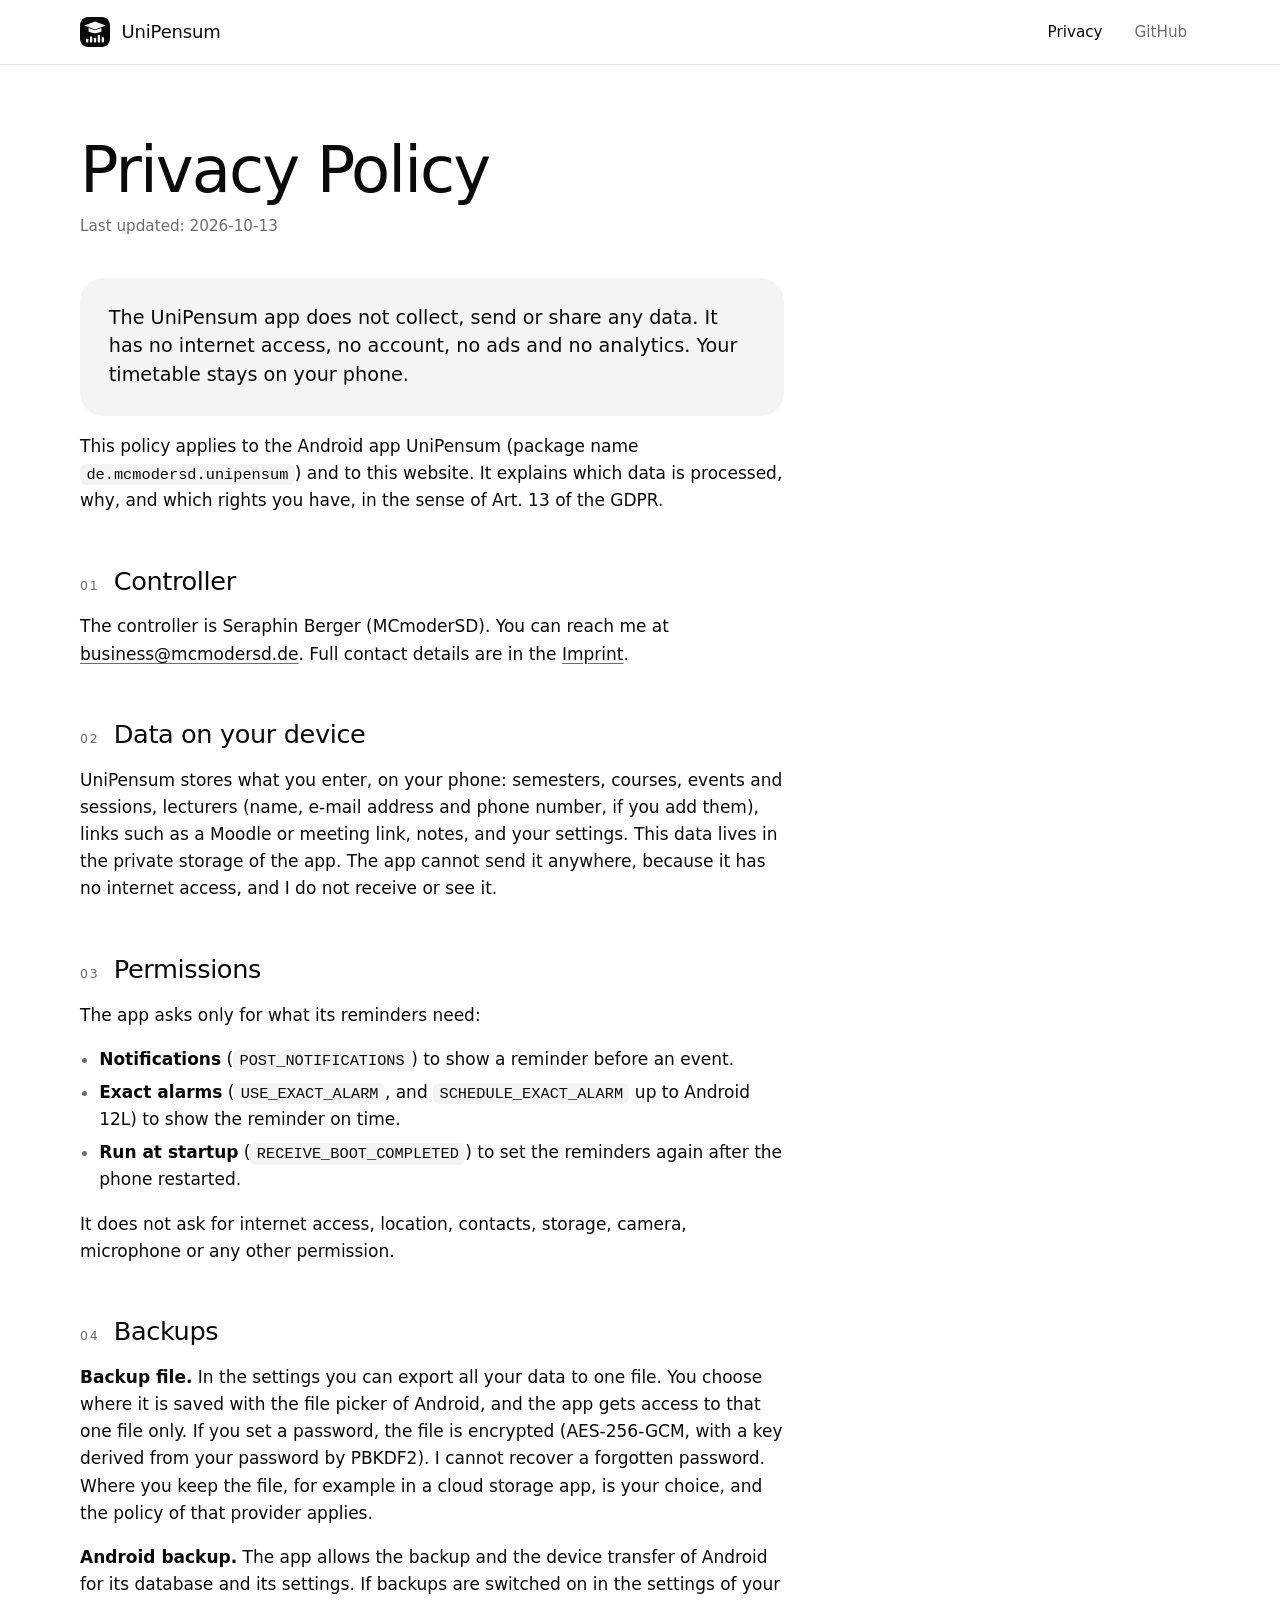
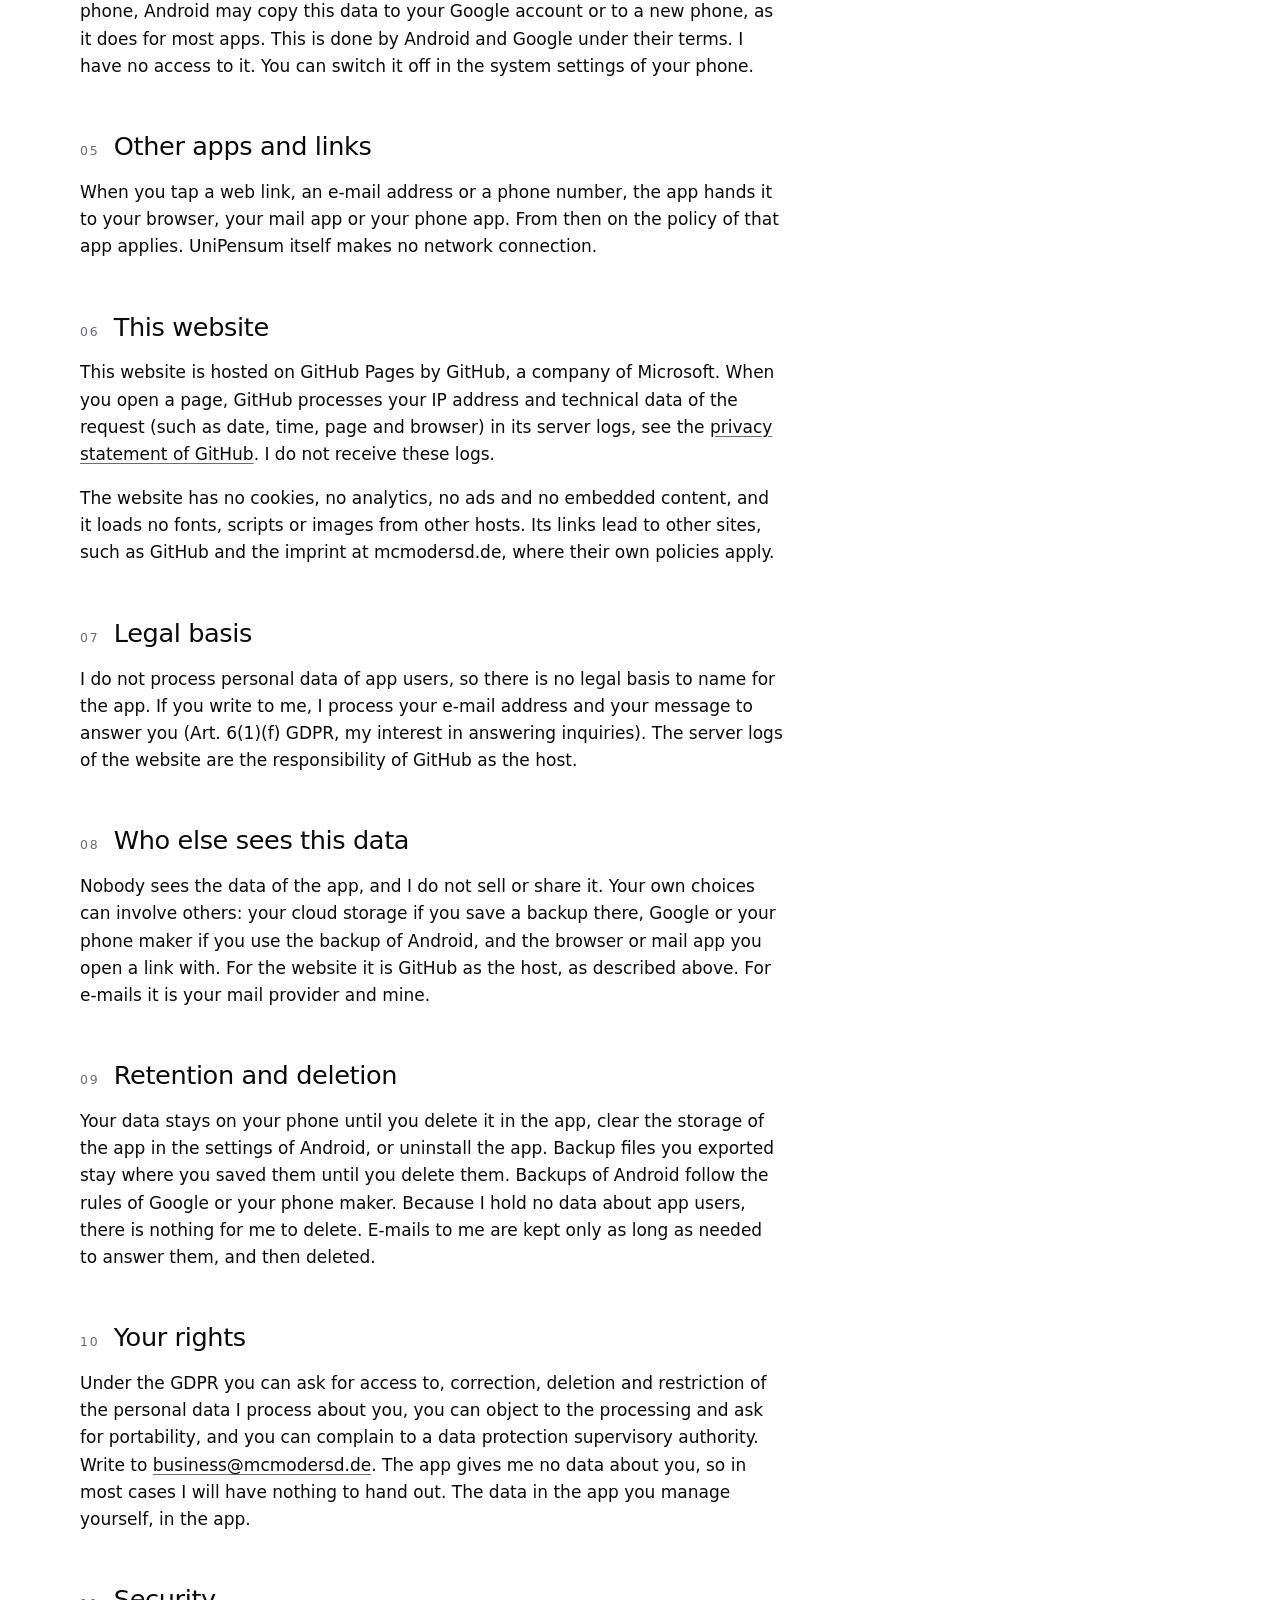
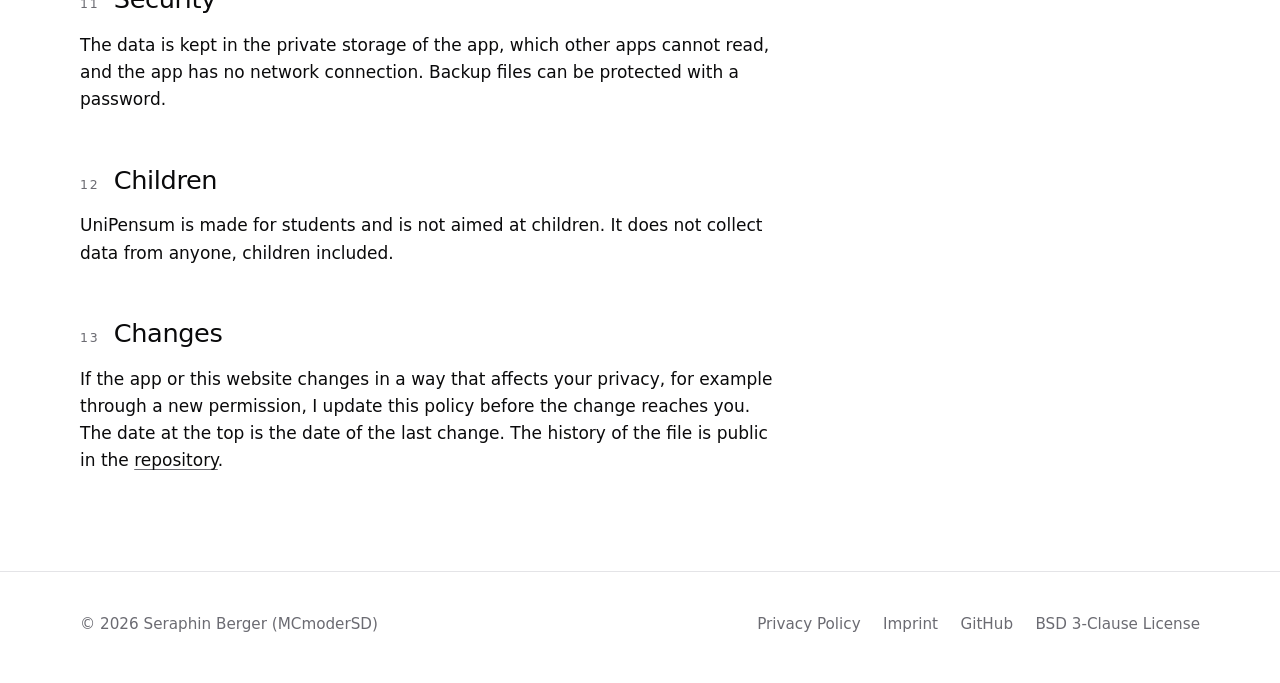
==== pages/privacy/index.html @ 0c4d3739 "Add the privacy policy page and the style of the website pages/privacy/index.html is the privacy pol" ====
<!doctype html>
<html lang="en">
<head>
    <meta charset="utf-8">
    <meta name="viewport" content="width=device-width, initial-scale=1">

    <title>Privacy Policy – UniPensum</title>
    <meta name="description" content="The privacy policy of the UniPensum app and website: the app collects, sends and shares no data.">

    <meta name="color-scheme" content="dark light">
    <meta name="theme-color" content="#000000" media="(prefers-color-scheme: dark)">
    <meta name="theme-color" content="#ffffff" media="(prefers-color-scheme: light)">

    <link rel="canonical" href="https://unipensum.mcmodersd.de/privacy/">
    <link rel="icon" href="../favicon.ico" sizes="48x48">
    <link rel="icon" href="../favicon.svg" type="image/svg+xml">
    <link rel="apple-touch-icon" href="../apple-touch-icon.png">
    <link rel="stylesheet" href="../style.css">
</head>
<body>
<a class="skip" href="#main">Skip to content</a>

<header class="site-header">
    <div class="wrap bar">
        <a class="brand" href="https://github.com/MCmoderSD/UniPensum">
            <img src="../favicon.svg" alt="" width="64" height="64">
            UniPensum
        </a>
        <nav class="nav" aria-label="Main">
            <a href="./" aria-current="page">Privacy</a>
            <a href="https://github.com/MCmoderSD/UniPensum">GitHub</a>
        </nav>
    </div>
</header>

<main id="main" class="wrap">
    <article class="prose">
        <h1>Privacy Policy</h1>
        <p class="updated">Last updated: 2026-10-13</p>

        <div class="summary">
            <p>The UniPensum app does not collect, send or share any data. It has no internet access, no account, no ads and no analytics. Your timetable stays on your phone.</p>
        </div>

        <p>This policy applies to the Android app UniPensum (package name <code>de.mcmodersd.unipensum</code>) and to this website. It explains which data is processed, why, and which rights you have, in the sense of Art. 13 of the GDPR.</p>

        <h2><span class="num">01</span> Controller</h2>
        <p>The controller is Seraphin Berger (MCmoderSD). You can reach me at <a href="mailto:business@mcmodersd.de">business@mcmodersd.de</a>. Full contact details are in the <a href="https://mcmodersd.de/imprint">Imprint</a>.</p>

        <h2><span class="num">02</span> Data on your device</h2>
        <p>UniPensum stores what you enter, on your phone: semesters, courses, events and sessions, lecturers (name, e-mail address and phone number, if you add them), links such as a Moodle or meeting link, notes, and your settings. This data lives in the private storage of the app. The app cannot send it anywhere, because it has no internet access, and I do not receive or see it.</p>

        <h2><span class="num">03</span> Permissions</h2>
        <p>The app asks only for what its reminders need:</p>
        <ul>
            <li><strong>Notifications</strong> (<code>POST_NOTIFICATIONS</code>) to show a reminder before an event.</li>
            <li><strong>Exact alarms</strong> (<code>USE_EXACT_ALARM</code>, and <code>SCHEDULE_EXACT_ALARM</code> up to Android 12L) to show the reminder on time.</li>
            <li><strong>Run at startup</strong> (<code>RECEIVE_BOOT_COMPLETED</code>) to set the reminders again after the phone restarted.</li>
        </ul>
        <p>It does not ask for internet access, location, contacts, storage, camera, microphone or any other permission.</p>

        <h2><span class="num">04</span> Backups</h2>
        <p><strong>Backup file.</strong> In the settings you can export all your data to one file. You choose where it is saved with the file picker of Android, and the app gets access to that one file only. If you set a password, the file is encrypted (AES-256-GCM, with a key derived from your password by PBKDF2). I cannot recover a forgotten password. Where you keep the file, for example in a cloud storage app, is your choice, and the policy of that provider applies.</p>
        <p><strong>Android backup.</strong> The app allows the backup and the device transfer of Android for its database and its settings. If backups are switched on in the settings of your phone, Android may copy this data to your Google account or to a new phone, as it does for most apps. This is done by Android and Google under their terms. I have no access to it. You can switch it off in the system settings of your phone.</p>

        <h2><span class="num">05</span> Other apps and links</h2>
        <p>When you tap a web link, an e-mail address or a phone number, the app hands it to your browser, your mail app or your phone app. From then on the policy of that app applies. UniPensum itself makes no network connection.</p>

        <h2><span class="num">06</span> This website</h2>
        <p>This website is hosted on GitHub Pages by GitHub, a company of Microsoft. When you open a page, GitHub processes your IP address and technical data of the request (such as date, time, page and browser) in its server logs, see the <a href="https://docs.github.com/en/site-policy/privacy-policies/github-general-privacy-statement">privacy statement of GitHub</a>. I do not receive these logs.</p>
        <p>The website has no cookies, no analytics, no ads and no embedded content, and it loads no fonts, scripts or images from other hosts. Its links lead to other sites, such as GitHub and the imprint at mcmodersd.de, where their own policies apply.</p>

        <h2><span class="num">07</span> Legal basis</h2>
        <p>I do not process personal data of app users, so there is no legal basis to name for the app. If you write to me, I process your e-mail address and your message to answer you (Art. 6(1)(f) GDPR, my interest in answering inquiries). The server logs of the website are the responsibility of GitHub as the host.</p>

        <h2><span class="num">08</span> Who else sees this data</h2>
        <p>Nobody sees the data of the app, and I do not sell or share it. Your own choices can involve others: your cloud storage if you save a backup there, Google or your phone maker if you use the backup of Android, and the browser or mail app you open a link with. For the website it is GitHub as the host, as described above. For e-mails it is your mail provider and mine.</p>

        <h2><span class="num">09</span> Retention and deletion</h2>
        <p>Your data stays on your phone until you delete it in the app, clear the storage of the app in the settings of Android, or uninstall the app. Backup files you exported stay where you saved them until you delete them. Backups of Android follow the rules of Google or your phone maker. Because I hold no data about app users, there is nothing for me to delete. E-mails to me are kept only as long as needed to answer them, and then deleted.</p>

        <h2><span class="num">10</span> Your rights</h2>
        <p>Under the GDPR you can ask for access to, correction, deletion and restriction of the personal data I process about you, you can object to the processing and ask for portability, and you can complain to a data protection supervisory authority. Write to <a href="mailto:business@mcmodersd.de">business@mcmodersd.de</a>. The app gives me no data about you, so in most cases I will have nothing to hand out. The data in the app you manage yourself, in the app.</p>

        <h2><span class="num">11</span> Security</h2>
        <p>The data is kept in the private storage of the app, which other apps cannot read, and the app has no network connection. Backup files can be protected with a password.</p>

        <h2><span class="num">12</span> Children</h2>
        <p>UniPensum is made for students and is not aimed at children. It does not collect data from anyone, children included.</p>

        <h2><span class="num">13</span> Changes</h2>
        <p>If the app or this website changes in a way that affects your privacy, for example through a new permission, I update this policy before the change reaches you. The date at the top is the date of the last change. The history of the file is public in the <a href="https://github.com/MCmoderSD/UniPensum">repository</a>.</p>
    </article>
</main>

<footer class="site-footer">
    <div class="wrap">
        <span>© 2026 Seraphin Berger (MCmoderSD)</span>
        <ul>
            <li><a href="./">Privacy Policy</a></li>
            <li><a href="https://mcmodersd.de/imprint">Imprint</a></li>
            <li><a href="https://github.com/MCmoderSD/UniPensum">GitHub</a></li>
            <li><a href="https://github.com/MCmoderSD/UniPensum/blob/master/LICENSE">BSD 3-Clause License</a></li>
        </ul>
    </div>
</footer>
</body>
</html>
---- pages/style.css ----
:root {
    color-scheme: dark light;
    --bg: #000000;
    --surface: #1e1e21;
    --divider: #26262a;
    --text: #f5f5f6;
    --muted: #8f8f98;
    --on-text: #0a0a0b;
    --header: rgba(0, 0, 0, 0.72);
    --font: Roboto, "Segoe UI", system-ui, -apple-system, "Helvetica Neue", Arial, sans-serif;
    --ease: cubic-bezier(0.2, 0.8, 0.2, 1);
    --radius: 1.5rem;
    --width: 1120px;
}

@media (prefers-color-scheme: light) {
    :root {
        --bg: #ffffff;
        --surface: #f4f4f5;
        --divider: #e4e4e7;
        --text: #0a0a0b;
        --muted: #6b6b72;
        --on-text: #ffffff;
        --header: rgba(255, 255, 255, 0.78);
    }
}

*,
*::before,
*::after {
    box-sizing: border-box;
}

html {
    scroll-behavior: smooth;
    -webkit-text-size-adjust: 100%;
}

body {
    margin: 0;
    background: var(--bg);
    color: var(--text);
    font-family: var(--font);
    font-size: 1.0625rem;
    line-height: 1.6;
    -webkit-font-smoothing: antialiased;
}

img,
svg {
    display: block;
    max-width: 100%;
}

a {
    color: inherit;
    text-decoration-color: var(--muted);
    text-underline-offset: 0.2em;
}

a:hover {
    text-decoration-color: currentColor;
}

:focus-visible {
    outline: 2px solid var(--text);
    outline-offset: 3px;
    border-radius: 6px;
}

.wrap {
    width: min(var(--width), 100% - 3rem);
    margin-inline: auto;
}

.skip {
    position: absolute;
    left: 1rem;
    top: -4rem;
    z-index: 10;
    padding: 0.6rem 1rem;
    border-radius: 999px;
    background: var(--text);
    color: var(--on-text);
    font-weight: 500;
}

.skip:focus {
    top: 1rem;
}

.site-header {
    position: sticky;
    top: 0;
    z-index: 5;
    background: var(--header);
    -webkit-backdrop-filter: blur(14px);
    backdrop-filter: blur(14px);
    border-bottom: 1px solid var(--divider);
}

.bar {
    display: flex;
    align-items: center;
    justify-content: space-between;
    gap: 1rem;
    min-height: 4rem;
}

.brand {
    display: inline-flex;
    align-items: center;
    gap: 0.7rem;
    font-weight: 500;
    font-size: 1.125rem;
    letter-spacing: -0.01em;
    text-decoration: none;
}

.brand img {
    width: 1.9rem;
    height: 1.9rem;
    border-radius: 0.5rem;
}

.nav {
    display: flex;
    align-items: center;
    gap: 0.4rem;
}

.nav a {
    padding: 0.45rem 0.8rem;
    border-radius: 999px;
    color: var(--muted);
    font-size: 0.95rem;
    font-weight: 500;
    text-decoration: none;
    transition: color 0.2s, background 0.2s;
}

.nav a:hover {
    color: var(--text);
    background: var(--surface);
}

.nav a[aria-current="page"] {
    color: var(--text);
}

.site-footer {
    margin-top: 6rem;
    padding: 2.5rem 0 3rem;
    border-top: 1px solid var(--divider);
    color: var(--muted);
    font-size: 0.95rem;
}

.site-footer .wrap {
    display: flex;
    flex-wrap: wrap;
    align-items: center;
    justify-content: space-between;
    gap: 1rem 2rem;
}

.site-footer ul {
    display: flex;
    flex-wrap: wrap;
    gap: 0.4rem 1.4rem;
    margin: 0;
    padding: 0;
    list-style: none;
}

.site-footer a {
    text-decoration: none;
}

.site-footer a:hover {
    color: var(--text);
    text-decoration: underline;
}

.prose {
    max-width: 44rem;
    padding-top: 4.5rem;
}

.prose h1 {
    margin: 0 0 0.6rem;
    font-size: clamp(2.4rem, 7vw, 4rem);
    font-weight: 500;
    line-height: 1.05;
    letter-spacing: -0.03em;
    animation: fade-up 0.7s var(--ease) both;
}

.prose .updated {
    margin: 0 0 2.5rem;
    color: var(--muted);
    font-size: 0.95rem;
    animation: fade-up 0.7s var(--ease) 0.08s both;
}

.prose h2 {
    display: flex;
    align-items: baseline;
    gap: 0.9rem;
    margin: 3.2rem 0 0.8rem;
    font-size: 1.6rem;
    font-weight: 500;
    line-height: 1.2;
    letter-spacing: -0.015em;
}

.prose h2 .num {
    color: var(--muted);
    font-size: 0.78rem;
    letter-spacing: 0.14em;
}

.prose ul {
    padding-left: 1.2rem;
}

.prose li {
    margin: 0.35rem 0;
}

.prose li::marker {
    color: var(--muted);
}

.prose code {
    padding: 0.1rem 0.4rem;
    border-radius: 0.4rem;
    background: var(--surface);
    font-size: 0.9em;
}

.summary {
    margin: 0 0 1rem;
    padding: 1.6rem 1.8rem;
    border-radius: var(--radius);
    background: var(--surface);
    animation: fade-up 0.7s var(--ease) 0.16s both;
}

.summary p {
    margin: 0;
    font-size: 1.2rem;
    line-height: 1.5;
}

@keyframes fade-up {
    from { opacity: 0; transform: translateY(16px); }
    to { opacity: 1; transform: none; }
}

@media (prefers-reduced-motion: reduce) {
    html {
        scroll-behavior: auto;
    }

    *,
    *::before,
    *::after {
        animation: none !important;
        transition: none !important;
    }
}
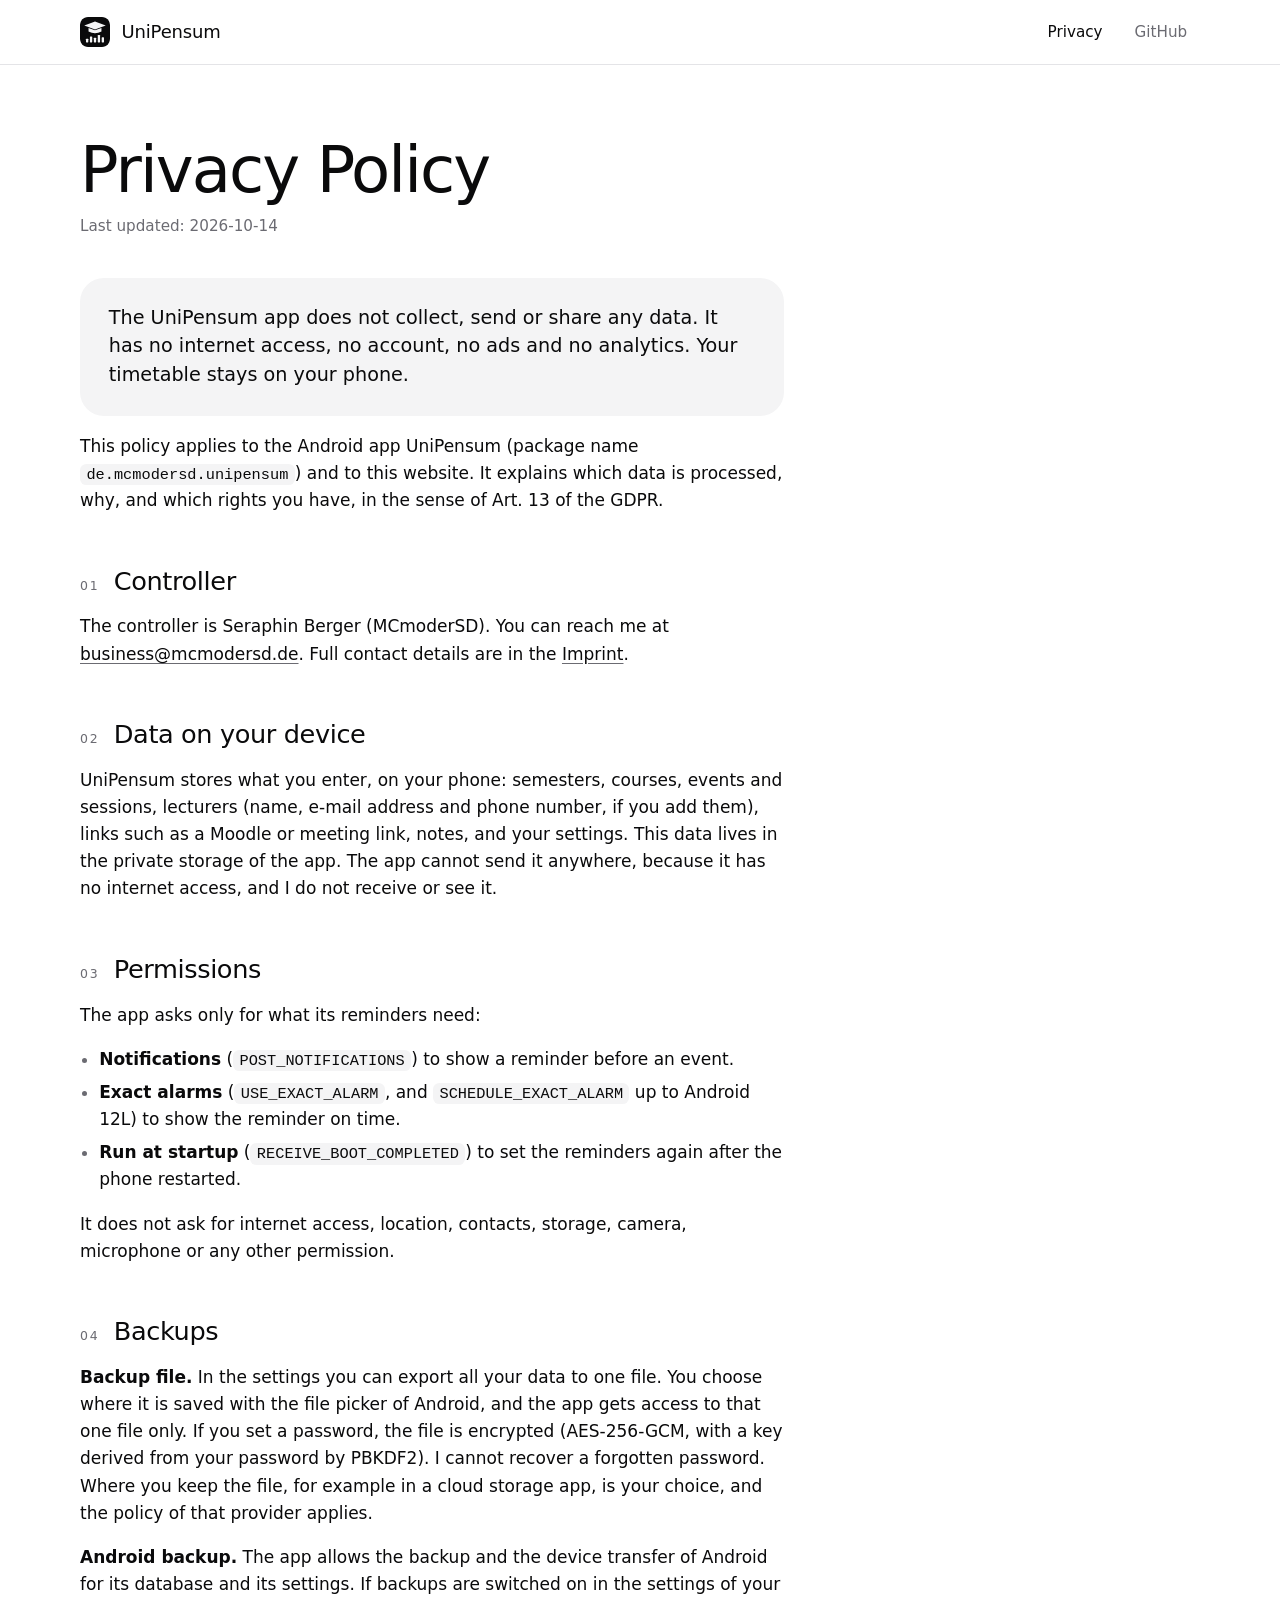
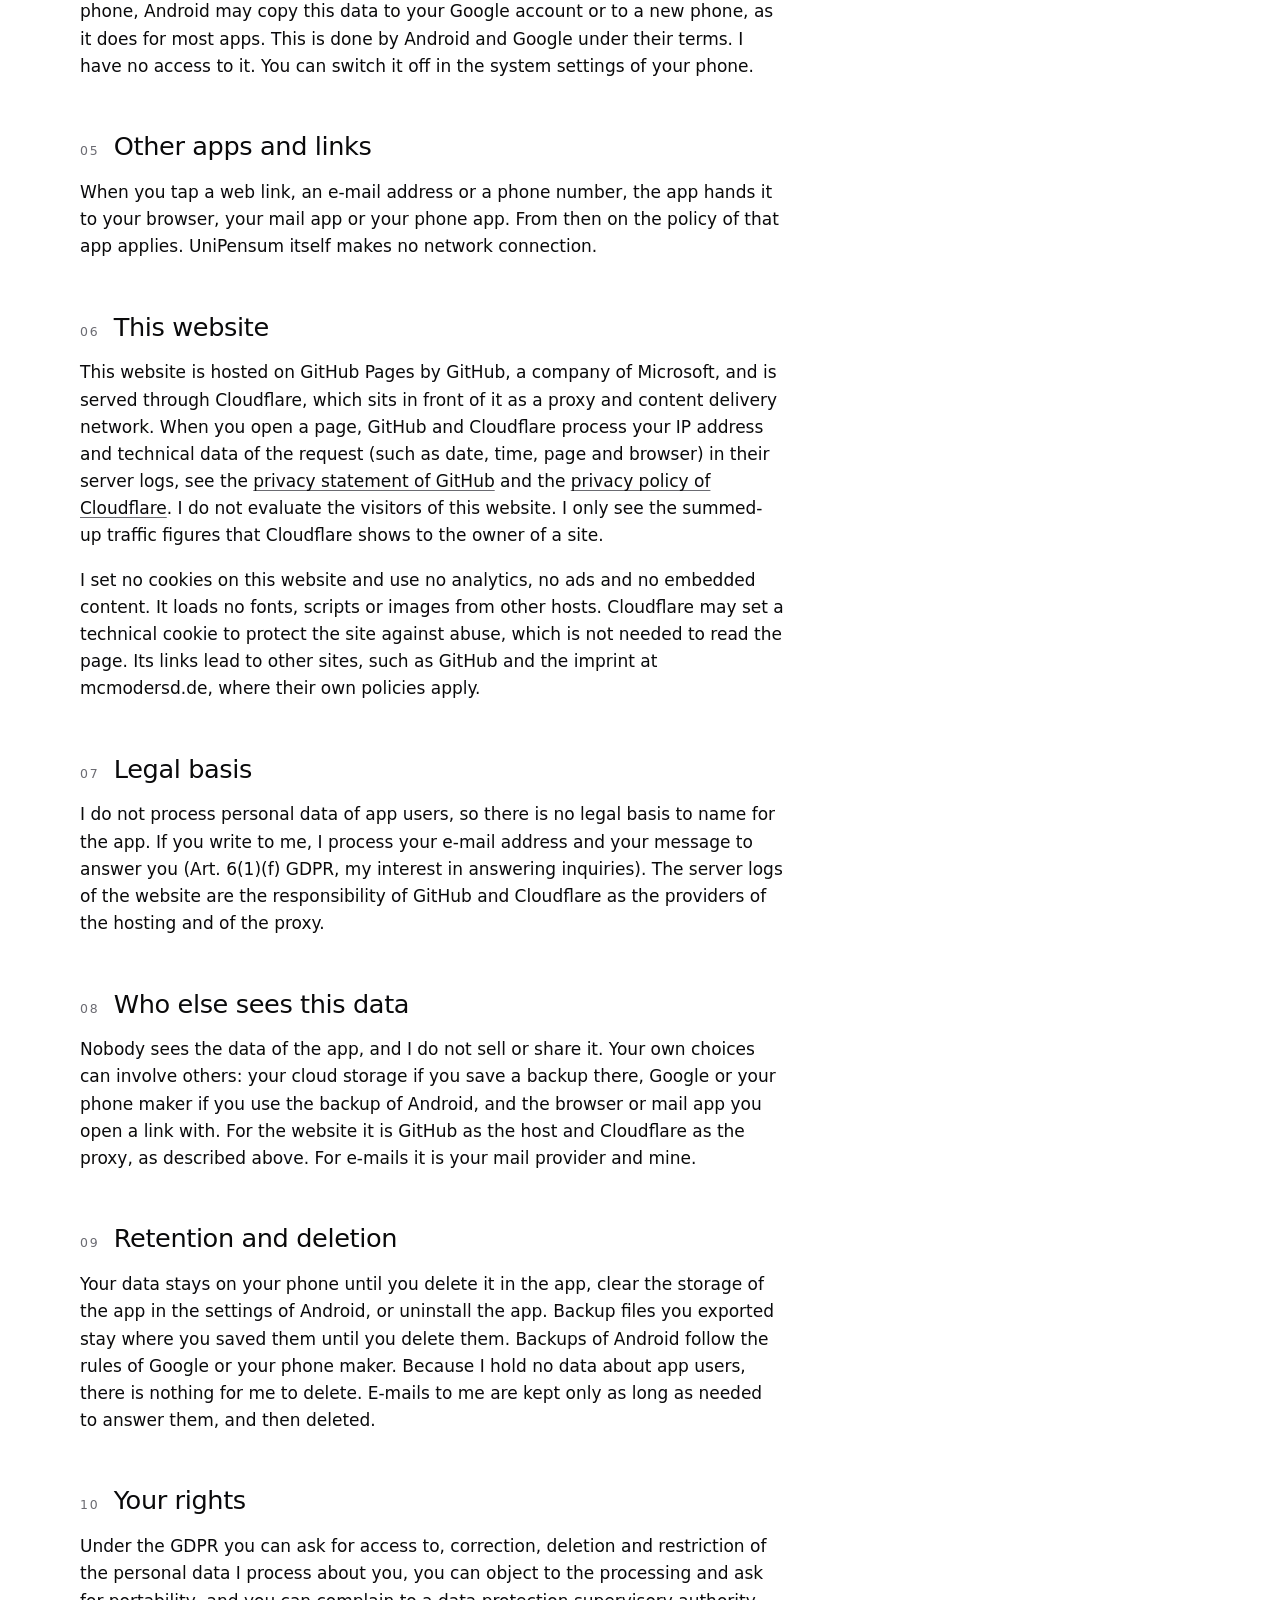
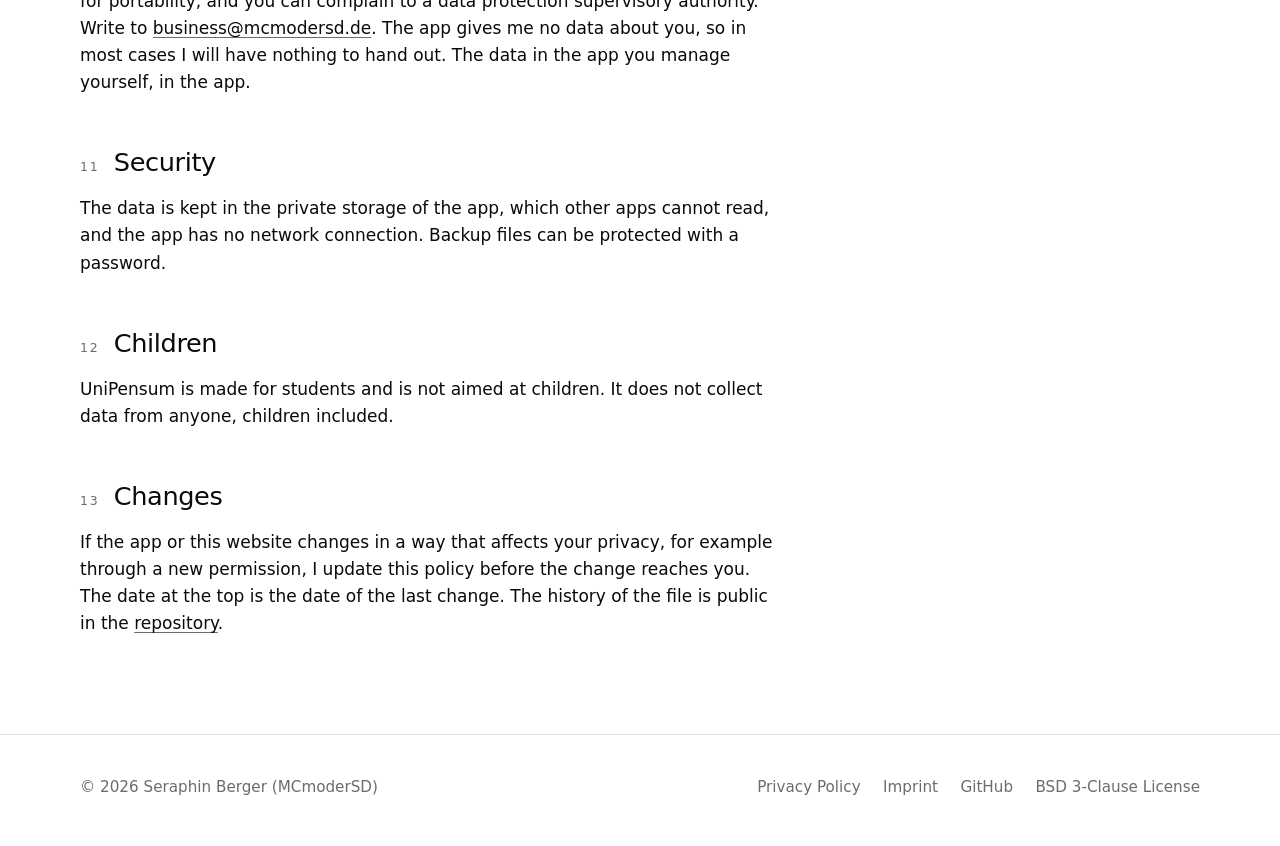
==== commit 6f996d24: "Name Cloudflare in the privacy policy The domain of the website is proxied by Cloudflare, so the pol" ====
--- a/pages/privacy/index.html
+++ b/pages/privacy/index.html
@@ -22,7 +22,7 @@
 
 <header class="site-header">
     <div class="wrap bar">
-        <a class="brand" href="https://github.com/MCmoderSD/UniPensum">
+        <a class="brand" href="../">
             <img src="../favicon.svg" alt="" width="64" height="64">
             UniPensum
         </a>
@@ -36,7 +36,7 @@
 <main id="main" class="wrap">
     <article class="prose">
         <h1>Privacy Policy</h1>
-        <p class="updated">Last updated: 2026-10-13</p>
+        <p class="updated">Last updated: 2026-10-14</p>
 
         <div class="summary">
             <p>The UniPensum app does not collect, send or share any data. It has no internet access, no account, no ads and no analytics. Your timetable stays on your phone.</p>
@@ -45,7 +45,7 @@
         <p>This policy applies to the Android app UniPensum (package name <code>de.mcmodersd.unipensum</code>) and to this website. It explains which data is processed, why, and which rights you have, in the sense of Art. 13 of the GDPR.</p>
 
         <h2><span class="num">01</span> Controller</h2>
-        <p>The controller is Seraphin Berger (MCmoderSD). You can reach me at <a href="mailto:business@mcmodersd.de">business@mcmodersd.de</a>. Full contact details are in the <a href="https://mcmodersd.de/imprint">Imprint</a>.</p>
+        <p>The controller is Seraphin Berger (MCmoderSD). You can reach me at <!--email_off--><a href="mailto:business@mcmodersd.de">business@mcmodersd.de</a><!--/email_off-->. Full contact details are in the <a href="https://mcmodersd.de/imprint">Imprint</a>.</p>
 
         <h2><span class="num">02</span> Data on your device</h2>
         <p>UniPensum stores what you enter, on your phone: semesters, courses, events and sessions, lecturers (name, e-mail address and phone number, if you add them), links such as a Moodle or meeting link, notes, and your settings. This data lives in the private storage of the app. The app cannot send it anywhere, because it has no internet access, and I do not receive or see it.</p>
@@ -67,20 +67,20 @@
         <p>When you tap a web link, an e-mail address or a phone number, the app hands it to your browser, your mail app or your phone app. From then on the policy of that app applies. UniPensum itself makes no network connection.</p>
 
         <h2><span class="num">06</span> This website</h2>
-        <p>This website is hosted on GitHub Pages by GitHub, a company of Microsoft. When you open a page, GitHub processes your IP address and technical data of the request (such as date, time, page and browser) in its server logs, see the <a href="https://docs.github.com/en/site-policy/privacy-policies/github-general-privacy-statement">privacy statement of GitHub</a>. I do not receive these logs.</p>
-        <p>The website has no cookies, no analytics, no ads and no embedded content, and it loads no fonts, scripts or images from other hosts. Its links lead to other sites, such as GitHub and the imprint at mcmodersd.de, where their own policies apply.</p>
+        <p>This website is hosted on GitHub Pages by GitHub, a company of Microsoft, and is served through Cloudflare, which sits in front of it as a proxy and content delivery network. When you open a page, GitHub and Cloudflare process your IP address and technical data of the request (such as date, time, page and browser) in their server logs, see the <a href="https://docs.github.com/en/site-policy/privacy-policies/github-general-privacy-statement">privacy statement of GitHub</a> and the <a href="https://www.cloudflare.com/privacypolicy/">privacy policy of Cloudflare</a>. I do not evaluate the visitors of this website. I only see the summed-up traffic figures that Cloudflare shows to the owner of a site.</p>
+        <p>I set no cookies on this website and use no analytics, no ads and no embedded content. It loads no fonts, scripts or images from other hosts. Cloudflare may set a technical cookie to protect the site against abuse, which is not needed to read the page. Its links lead to other sites, such as GitHub and the imprint at mcmodersd.de, where their own policies apply.</p>
 
         <h2><span class="num">07</span> Legal basis</h2>
-        <p>I do not process personal data of app users, so there is no legal basis to name for the app. If you write to me, I process your e-mail address and your message to answer you (Art. 6(1)(f) GDPR, my interest in answering inquiries). The server logs of the website are the responsibility of GitHub as the host.</p>
+        <p>I do not process personal data of app users, so there is no legal basis to name for the app. If you write to me, I process your e-mail address and your message to answer you (Art. 6(1)(f) GDPR, my interest in answering inquiries). The server logs of the website are the responsibility of GitHub and Cloudflare as the providers of the hosting and of the proxy.</p>
 
         <h2><span class="num">08</span> Who else sees this data</h2>
-        <p>Nobody sees the data of the app, and I do not sell or share it. Your own choices can involve others: your cloud storage if you save a backup there, Google or your phone maker if you use the backup of Android, and the browser or mail app you open a link with. For the website it is GitHub as the host, as described above. For e-mails it is your mail provider and mine.</p>
+        <p>Nobody sees the data of the app, and I do not sell or share it. Your own choices can involve others: your cloud storage if you save a backup there, Google or your phone maker if you use the backup of Android, and the browser or mail app you open a link with. For the website it is GitHub as the host and Cloudflare as the proxy, as described above. For e-mails it is your mail provider and mine.</p>
 
         <h2><span class="num">09</span> Retention and deletion</h2>
         <p>Your data stays on your phone until you delete it in the app, clear the storage of the app in the settings of Android, or uninstall the app. Backup files you exported stay where you saved them until you delete them. Backups of Android follow the rules of Google or your phone maker. Because I hold no data about app users, there is nothing for me to delete. E-mails to me are kept only as long as needed to answer them, and then deleted.</p>
 
         <h2><span class="num">10</span> Your rights</h2>
-        <p>Under the GDPR you can ask for access to, correction, deletion and restriction of the personal data I process about you, you can object to the processing and ask for portability, and you can complain to a data protection supervisory authority. Write to <a href="mailto:business@mcmodersd.de">business@mcmodersd.de</a>. The app gives me no data about you, so in most cases I will have nothing to hand out. The data in the app you manage yourself, in the app.</p>
+        <p>Under the GDPR you can ask for access to, correction, deletion and restriction of the personal data I process about you, you can object to the processing and ask for portability, and you can complain to a data protection supervisory authority. Write to <!--email_off--><a href="mailto:business@mcmodersd.de">business@mcmodersd.de</a><!--/email_off-->. The app gives me no data about you, so in most cases I will have nothing to hand out. The data in the app you manage yourself, in the app.</p>
 
         <h2><span class="num">11</span> Security</h2>
         <p>The data is kept in the private storage of the app, which other apps cannot read, and the app has no network connection. Backup files can be protected with a password.</p>
--- a/pages/style.css
+++ b/pages/style.css
@@ -196,6 +196,14 @@
     animation: fade-up 0.7s var(--ease) both;
 }
 
+.prose .lead {
+    margin: 0 0 2rem;
+    color: var(--muted);
+    font-size: clamp(1.15rem, 2.6vw, 1.4rem);
+    line-height: 1.45;
+    animation: fade-up 0.7s var(--ease) 0.08s both;
+}
+
 .prose .updated {
     margin: 0 0 2.5rem;
     color: var(--muted);
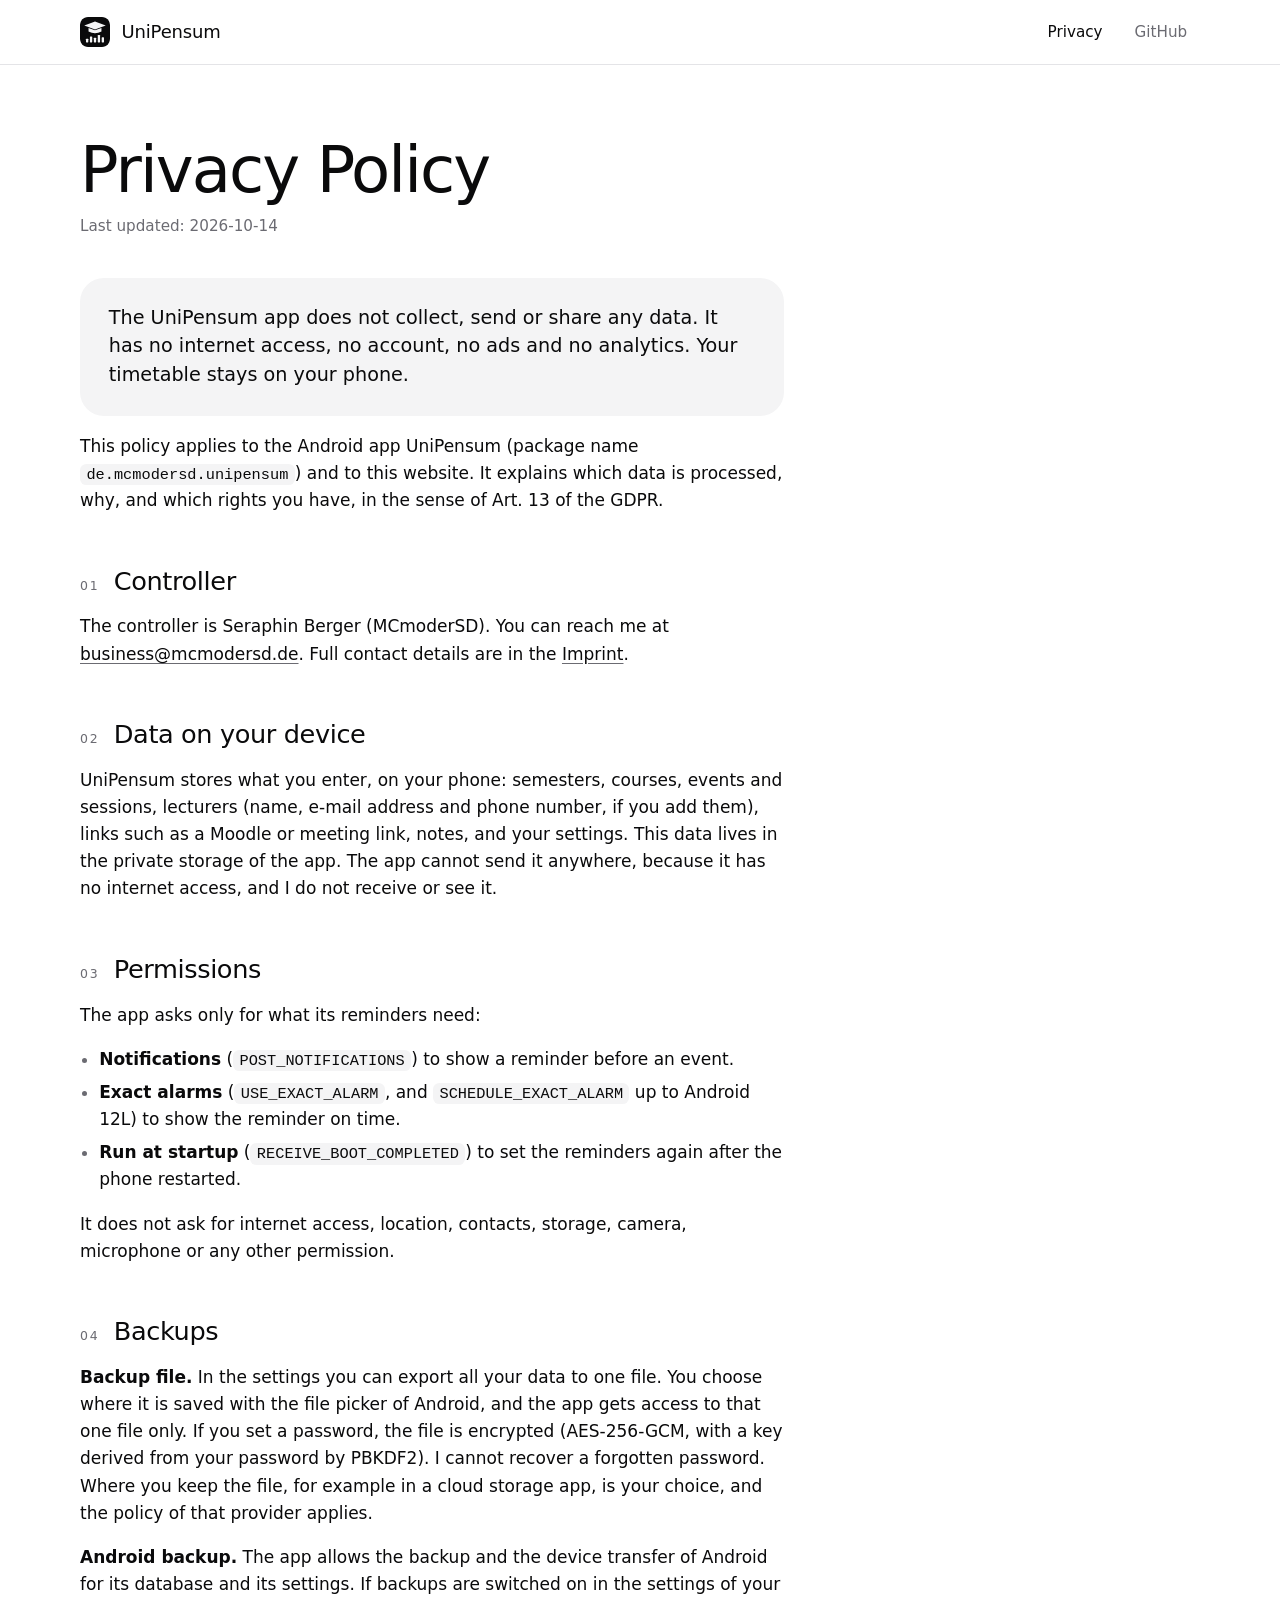
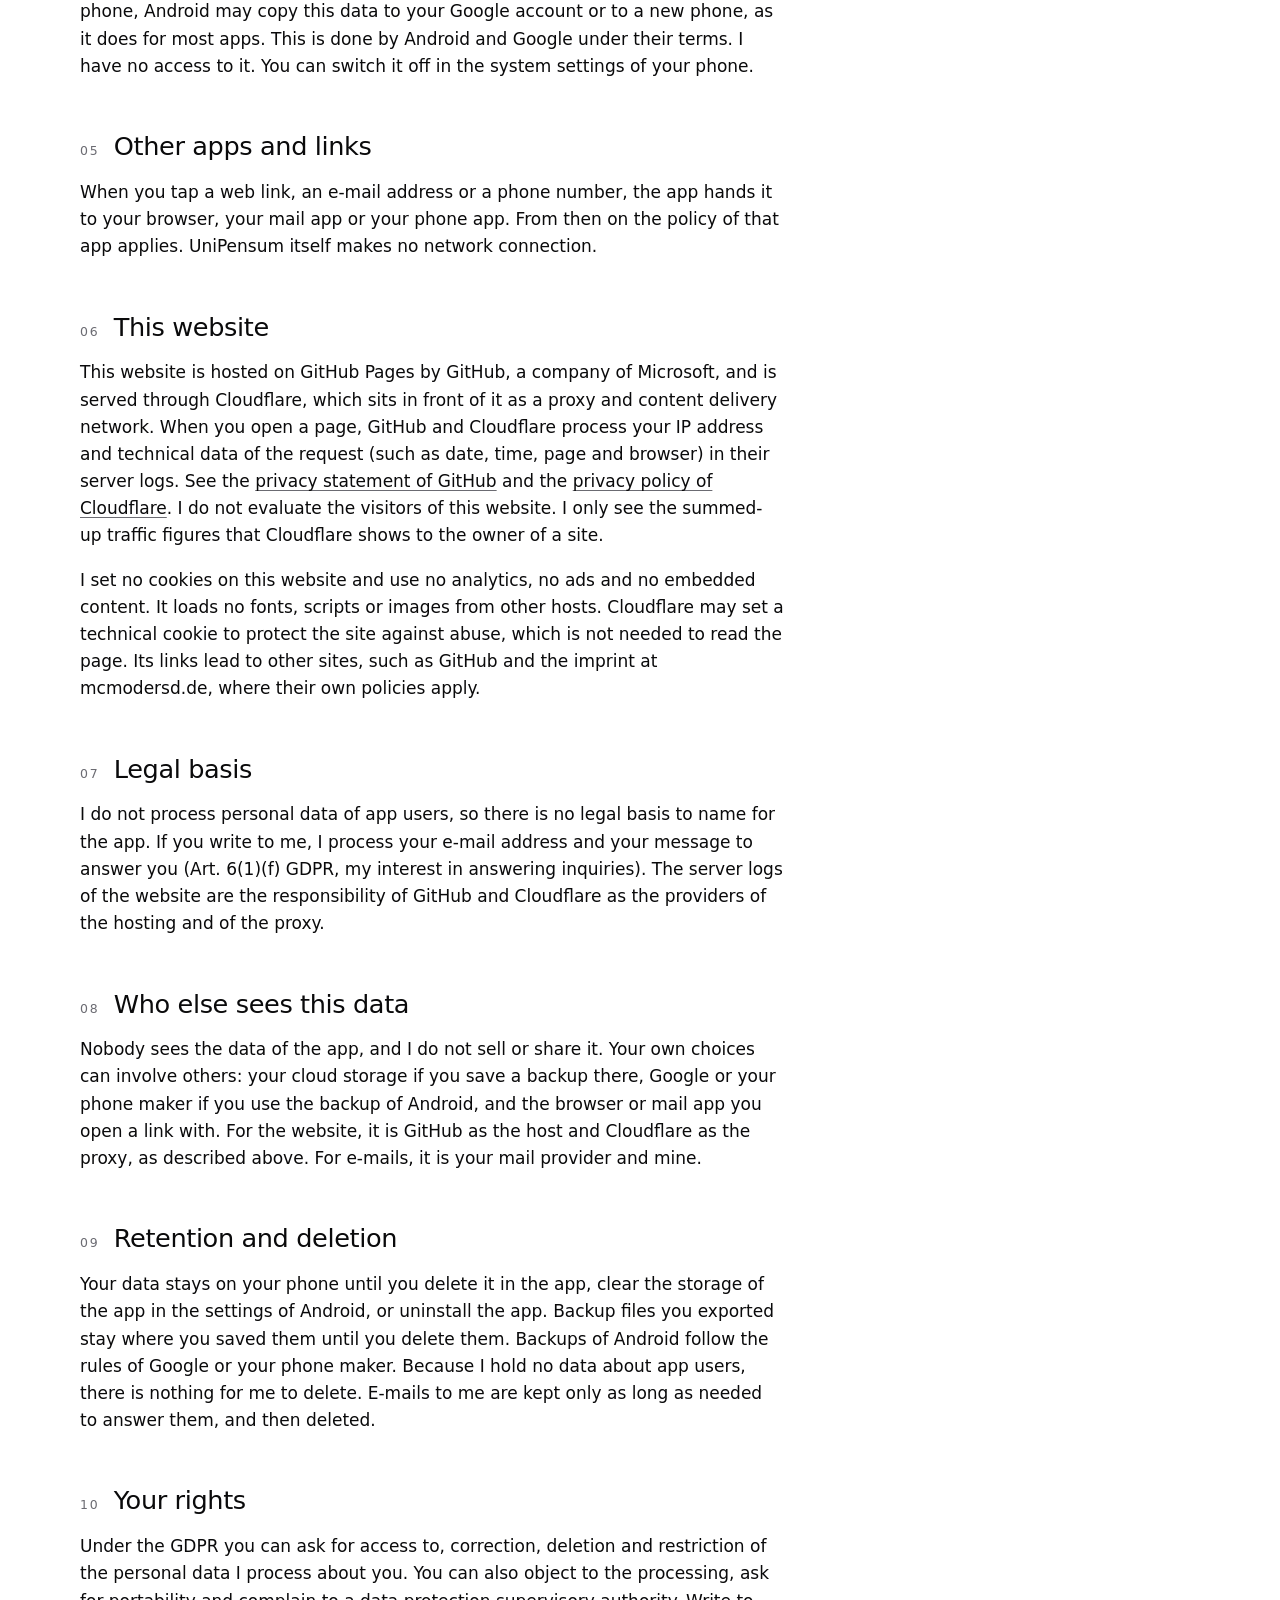
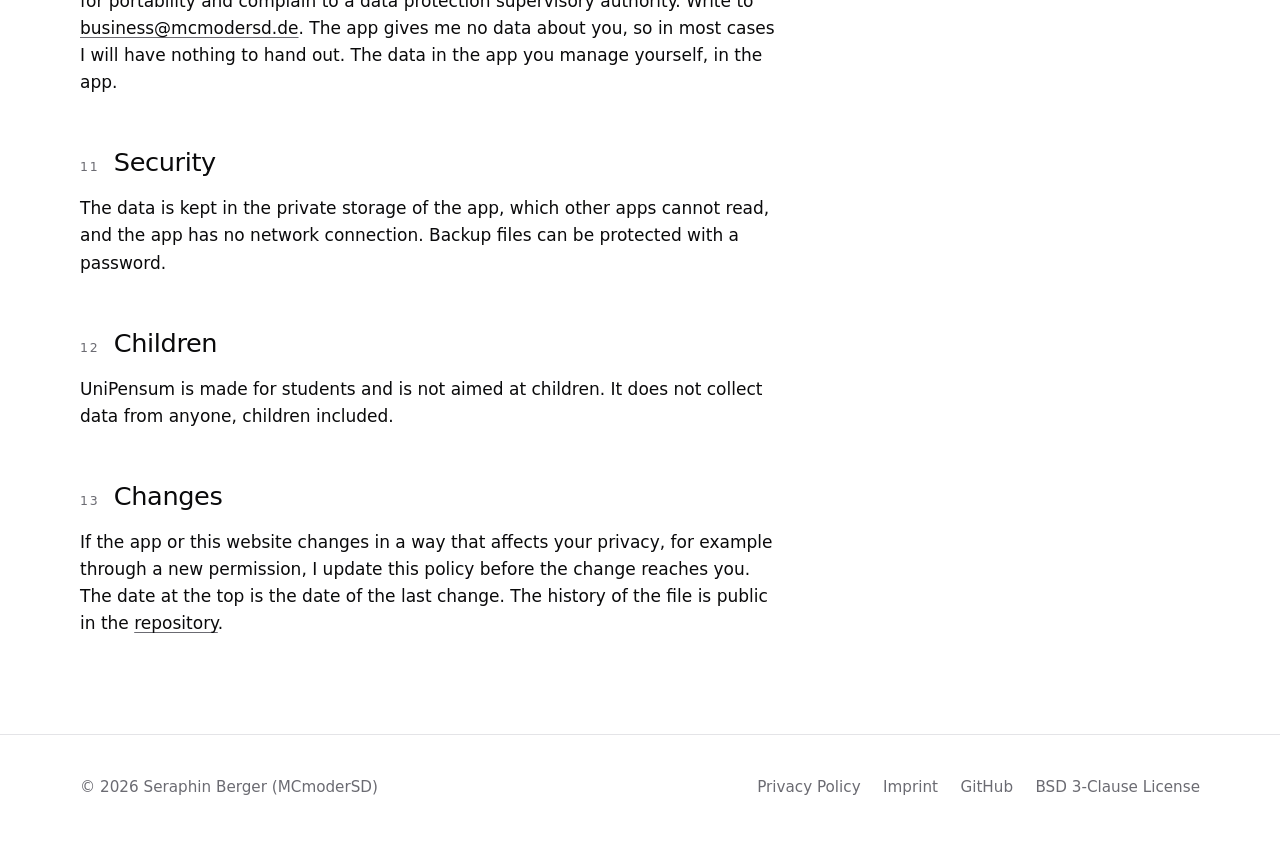
==== commit 98c234ab: "Add two commas and split two long sentences in the privacy policy The meaning of the text is the sam" ====
--- a/pages/privacy/index.html
+++ b/pages/privacy/index.html
@@ -67,20 +67,20 @@
         <p>When you tap a web link, an e-mail address or a phone number, the app hands it to your browser, your mail app or your phone app. From then on the policy of that app applies. UniPensum itself makes no network connection.</p>
 
         <h2><span class="num">06</span> This website</h2>
-        <p>This website is hosted on GitHub Pages by GitHub, a company of Microsoft, and is served through Cloudflare, which sits in front of it as a proxy and content delivery network. When you open a page, GitHub and Cloudflare process your IP address and technical data of the request (such as date, time, page and browser) in their server logs, see the <a href="https://docs.github.com/en/site-policy/privacy-policies/github-general-privacy-statement">privacy statement of GitHub</a> and the <a href="https://www.cloudflare.com/privacypolicy/">privacy policy of Cloudflare</a>. I do not evaluate the visitors of this website. I only see the summed-up traffic figures that Cloudflare shows to the owner of a site.</p>
+        <p>This website is hosted on GitHub Pages by GitHub, a company of Microsoft, and is served through Cloudflare, which sits in front of it as a proxy and content delivery network. When you open a page, GitHub and Cloudflare process your IP address and technical data of the request (such as date, time, page and browser) in their server logs. See the <a href="https://docs.github.com/en/site-policy/privacy-policies/github-general-privacy-statement">privacy statement of GitHub</a> and the <a href="https://www.cloudflare.com/privacypolicy/">privacy policy of Cloudflare</a>. I do not evaluate the visitors of this website. I only see the summed-up traffic figures that Cloudflare shows to the owner of a site.</p>
         <p>I set no cookies on this website and use no analytics, no ads and no embedded content. It loads no fonts, scripts or images from other hosts. Cloudflare may set a technical cookie to protect the site against abuse, which is not needed to read the page. Its links lead to other sites, such as GitHub and the imprint at mcmodersd.de, where their own policies apply.</p>
 
         <h2><span class="num">07</span> Legal basis</h2>
         <p>I do not process personal data of app users, so there is no legal basis to name for the app. If you write to me, I process your e-mail address and your message to answer you (Art. 6(1)(f) GDPR, my interest in answering inquiries). The server logs of the website are the responsibility of GitHub and Cloudflare as the providers of the hosting and of the proxy.</p>
 
         <h2><span class="num">08</span> Who else sees this data</h2>
-        <p>Nobody sees the data of the app, and I do not sell or share it. Your own choices can involve others: your cloud storage if you save a backup there, Google or your phone maker if you use the backup of Android, and the browser or mail app you open a link with. For the website it is GitHub as the host and Cloudflare as the proxy, as described above. For e-mails it is your mail provider and mine.</p>
+        <p>Nobody sees the data of the app, and I do not sell or share it. Your own choices can involve others: your cloud storage if you save a backup there, Google or your phone maker if you use the backup of Android, and the browser or mail app you open a link with. For the website, it is GitHub as the host and Cloudflare as the proxy, as described above. For e-mails, it is your mail provider and mine.</p>
 
         <h2><span class="num">09</span> Retention and deletion</h2>
         <p>Your data stays on your phone until you delete it in the app, clear the storage of the app in the settings of Android, or uninstall the app. Backup files you exported stay where you saved them until you delete them. Backups of Android follow the rules of Google or your phone maker. Because I hold no data about app users, there is nothing for me to delete. E-mails to me are kept only as long as needed to answer them, and then deleted.</p>
 
         <h2><span class="num">10</span> Your rights</h2>
-        <p>Under the GDPR you can ask for access to, correction, deletion and restriction of the personal data I process about you, you can object to the processing and ask for portability, and you can complain to a data protection supervisory authority. Write to <!--email_off--><a href="mailto:business@mcmodersd.de">business@mcmodersd.de</a><!--/email_off-->. The app gives me no data about you, so in most cases I will have nothing to hand out. The data in the app you manage yourself, in the app.</p>
+        <p>Under the GDPR you can ask for access to, correction, deletion and restriction of the personal data I process about you. You can also object to the processing, ask for portability and complain to a data protection supervisory authority. Write to <!--email_off--><a href="mailto:business@mcmodersd.de">business@mcmodersd.de</a><!--/email_off-->. The app gives me no data about you, so in most cases I will have nothing to hand out. The data in the app you manage yourself, in the app.</p>
 
         <h2><span class="num">11</span> Security</h2>
         <p>The data is kept in the private storage of the app, which other apps cannot read, and the app has no network connection. Backup files can be protected with a password.</p>
